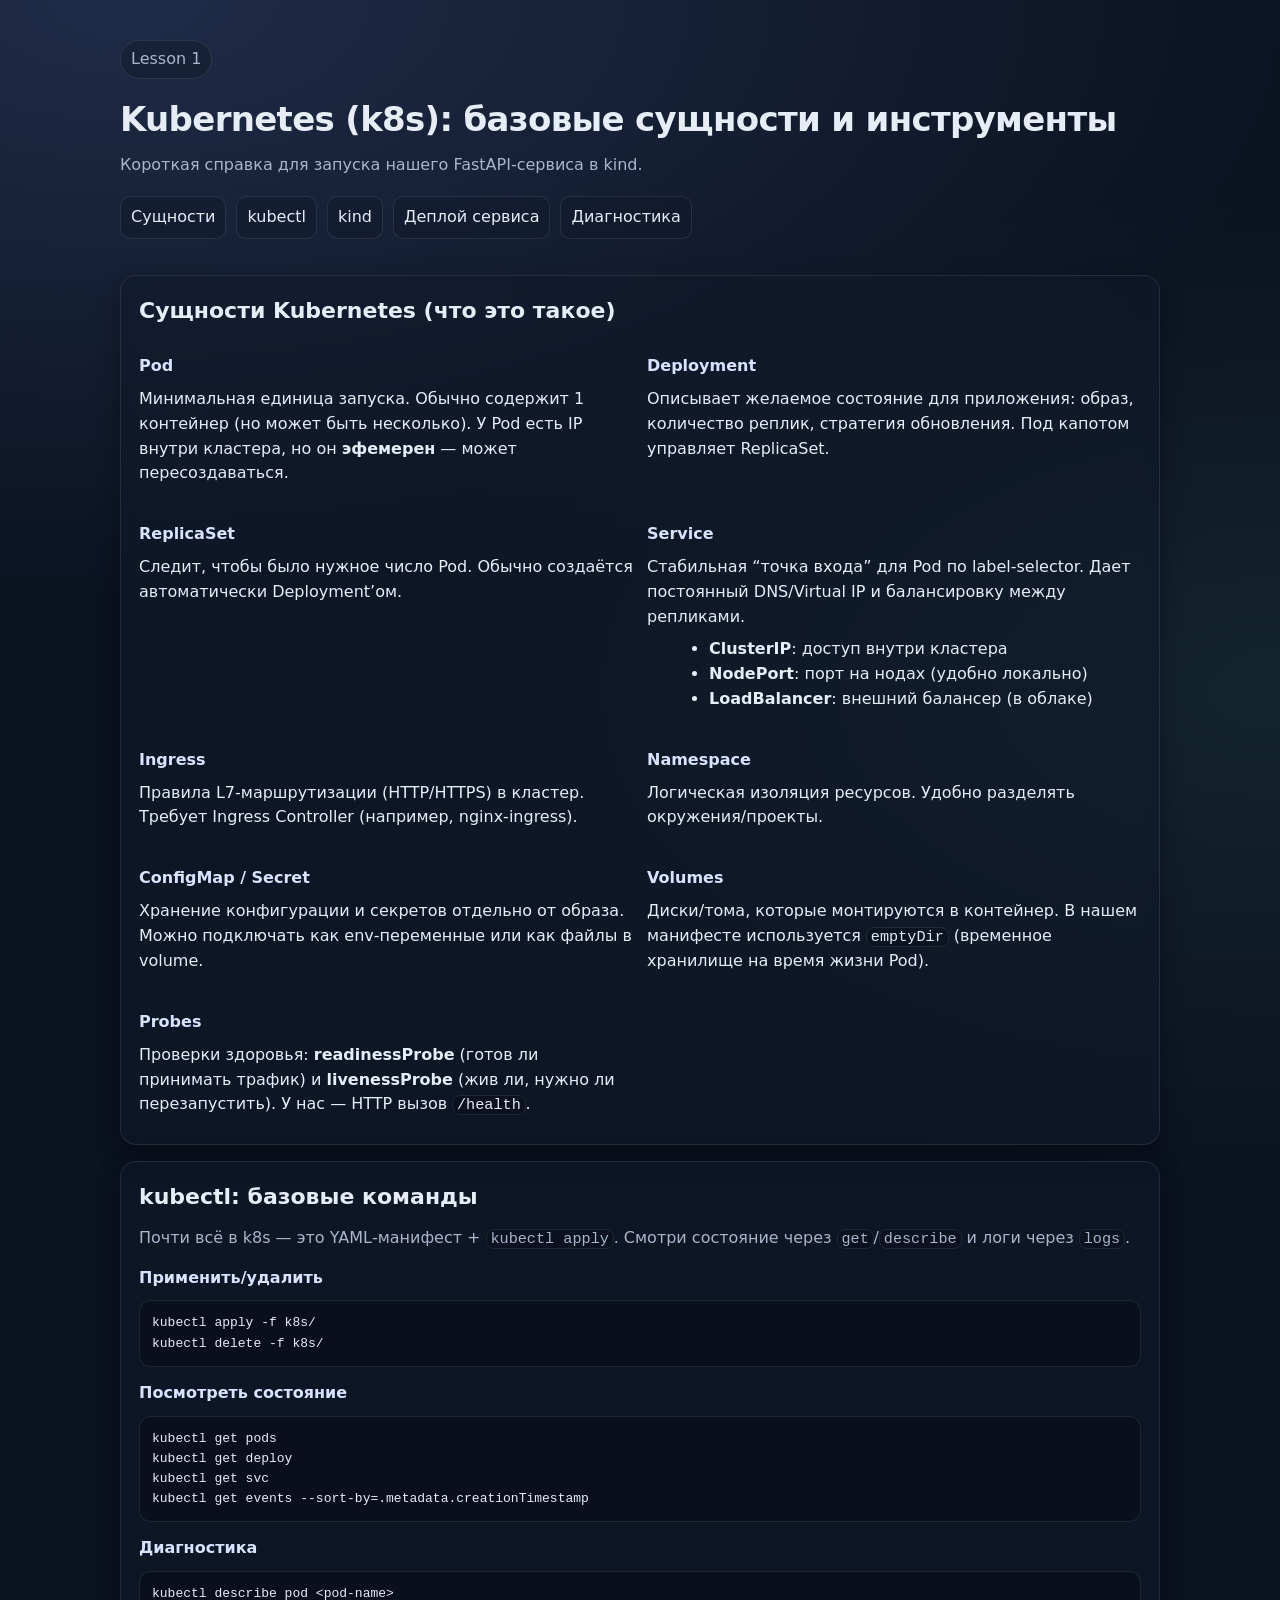
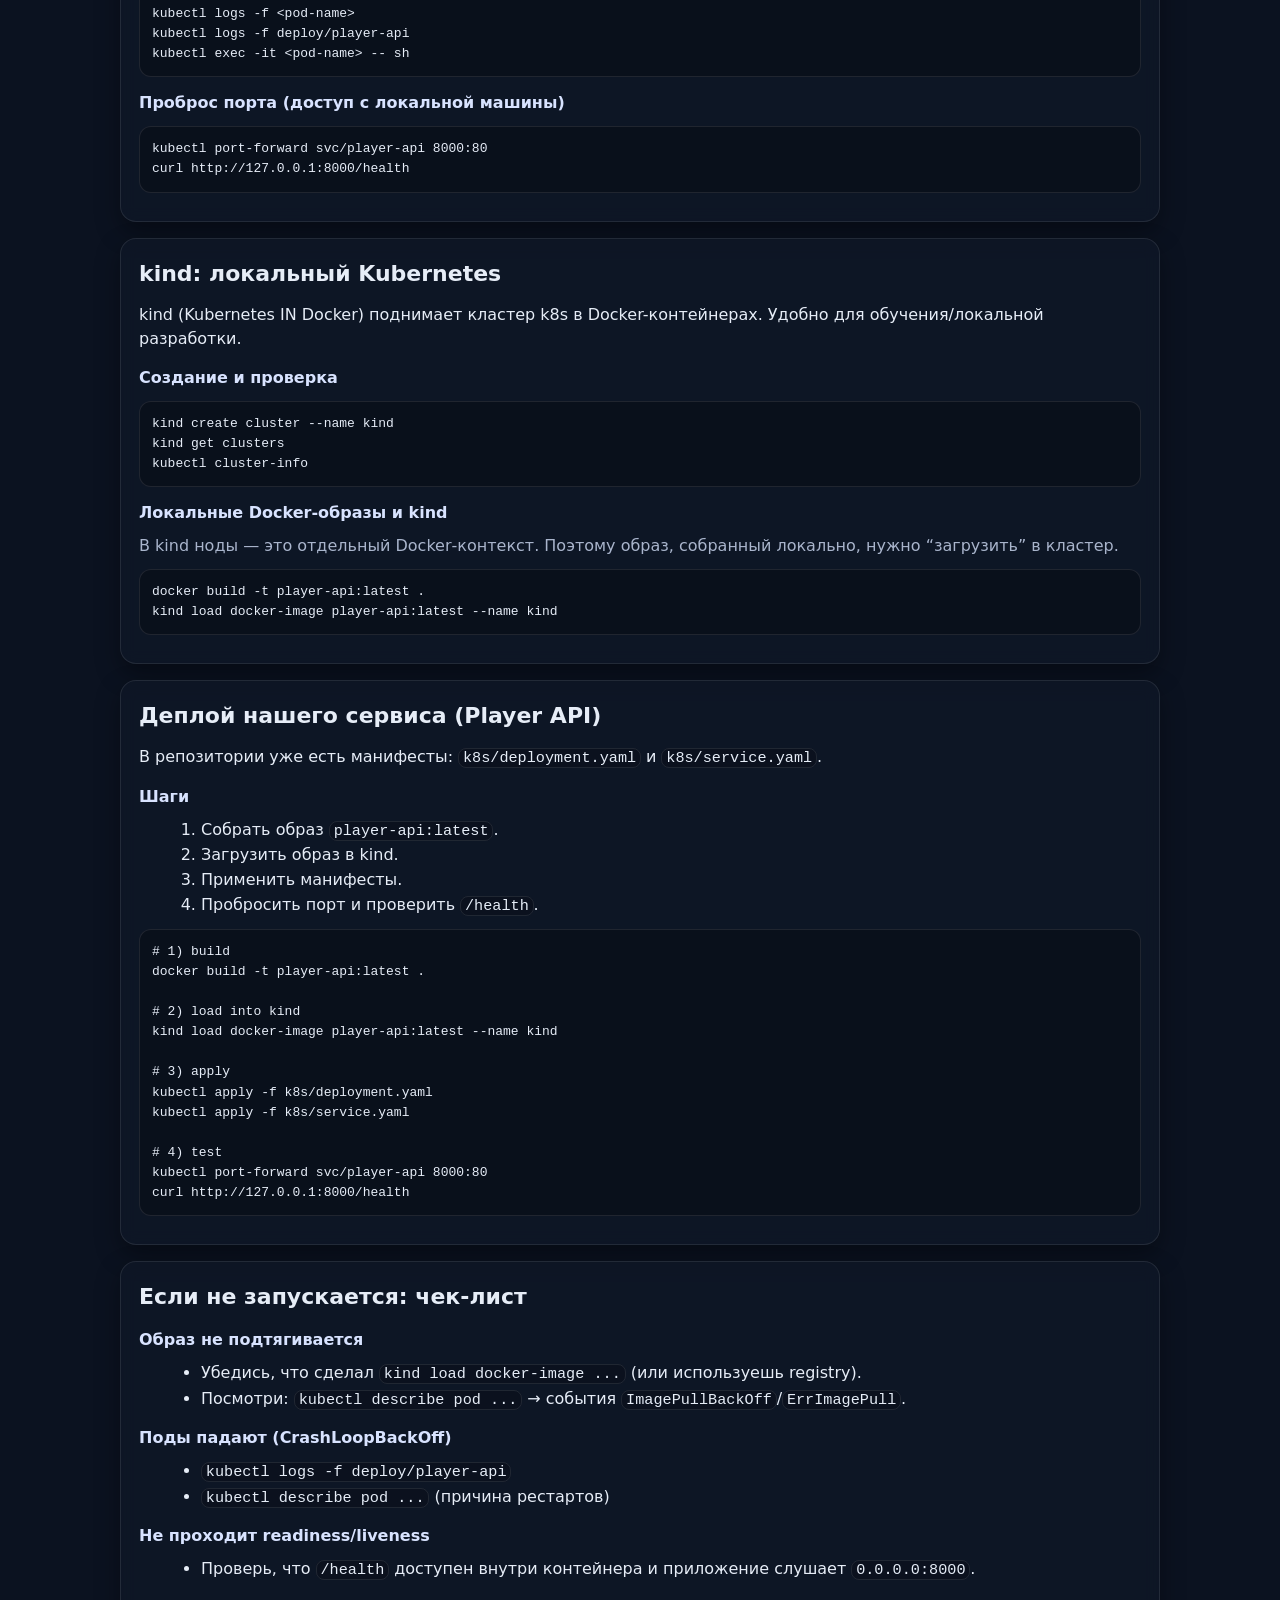
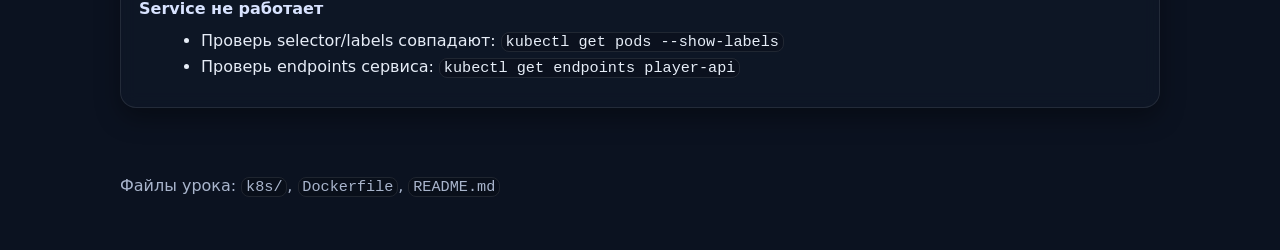
==== docs/index.html @ 5aa65702 "Initial FastAPI Player API with Docker and k8s Add CRUD service for Player, containerization, and Ku" ====
<!doctype html>
<html lang="ru">
  <head>
    <meta charset="utf-8" />
    <meta name="viewport" content="width=device-width, initial-scale=1" />
    <title>Урок 1 — справка по Kubernetes</title>
    <link rel="stylesheet" href="./style.css" />
  </head>
  <body>
    <header class="container">
      <div class="badge">Lesson 1</div>
      <h1>Kubernetes (k8s): базовые сущности и инструменты</h1>
      <p class="subtitle">
        Короткая справка для запуска нашего FastAPI-сервиса в kind.
      </p>
      <nav class="nav">
        <a href="#entities">Сущности</a>
        <a href="#kubectl">kubectl</a>
        <a href="#kind">kind</a>
        <a href="#deploy">Деплой сервиса</a>
        <a href="#debug">Диагностика</a>
      </nav>
    </header>

    <main class="container">
      <section id="entities" class="card">
        <h2>Сущности Kubernetes (что это такое)</h2>

        <div class="grid">
          <div>
            <h3>Pod</h3>
            <p>
              Минимальная единица запуска. Обычно содержит 1 контейнер (но может
              быть несколько). У Pod есть IP внутри кластера, но он
              <strong>эфемерен</strong> — может пересоздаваться.
            </p>
          </div>
          <div>
            <h3>Deployment</h3>
            <p>
              Описывает желаемое состояние для приложения: образ, количество
              реплик, стратегия обновления. Под капотом управляет ReplicaSet.
            </p>
          </div>
          <div>
            <h3>ReplicaSet</h3>
            <p>
              Следит, чтобы было нужное число Pod. Обычно создаётся автоматически
              Deployment’ом.
            </p>
          </div>
          <div>
            <h3>Service</h3>
            <p>
              Стабильная “точка входа” для Pod по label-selector. Дает постоянный
              DNS/Virtual IP и балансировку между репликами.
            </p>
            <ul>
              <li><strong>ClusterIP</strong>: доступ внутри кластера</li>
              <li><strong>NodePort</strong>: порт на нодах (удобно локально)</li>
              <li><strong>LoadBalancer</strong>: внешний балансер (в облаке)</li>
            </ul>
          </div>
          <div>
            <h3>Ingress</h3>
            <p>
              Правила L7‑маршрутизации (HTTP/HTTPS) в кластер. Требует Ingress
              Controller (например, nginx-ingress).
            </p>
          </div>
          <div>
            <h3>Namespace</h3>
            <p>
              Логическая изоляция ресурсов. Удобно разделять окружения/проекты.
            </p>
          </div>
          <div>
            <h3>ConfigMap / Secret</h3>
            <p>
              Хранение конфигурации и секретов отдельно от образа. Можно
              подключать как env‑переменные или как файлы в volume.
            </p>
          </div>
          <div>
            <h3>Volumes</h3>
            <p>
              Диски/тома, которые монтируются в контейнер. В нашем манифесте
              используется <code>emptyDir</code> (временное хранилище на время
              жизни Pod).
            </p>
          </div>
          <div>
            <h3>Probes</h3>
            <p>
              Проверки здоровья:
              <strong>readinessProbe</strong> (готов ли принимать трафик) и
              <strong>livenessProbe</strong> (жив ли, нужно ли перезапустить).
              У нас — HTTP вызов <code>/health</code>.
            </p>
          </div>
        </div>
      </section>

      <section id="kubectl" class="card">
        <h2>kubectl: базовые команды</h2>

        <p class="hint">
          Почти всё в k8s — это YAML‑манифест + <code>kubectl apply</code>.
          Смотри состояние через <code>get</code>/<code>describe</code> и логи
          через <code>logs</code>.
        </p>

        <h3>Применить/удалить</h3>
        <pre><code>kubectl apply -f k8s/
kubectl delete -f k8s/</code></pre>

        <h3>Посмотреть состояние</h3>
        <pre><code>kubectl get pods
kubectl get deploy
kubectl get svc
kubectl get events --sort-by=.metadata.creationTimestamp</code></pre>

        <h3>Диагностика</h3>
        <pre><code>kubectl describe pod &lt;pod-name&gt;
kubectl logs -f &lt;pod-name&gt;
kubectl logs -f deploy/player-api
kubectl exec -it &lt;pod-name&gt; -- sh</code></pre>

        <h3>Проброс порта (доступ с локальной машины)</h3>
        <pre><code>kubectl port-forward svc/player-api 8000:80
curl http://127.0.0.1:8000/health</code></pre>
      </section>

      <section id="kind" class="card">
        <h2>kind: локальный Kubernetes</h2>
        <p>
          kind (Kubernetes IN Docker) поднимает кластер k8s в Docker-контейнерах.
          Удобно для обучения/локальной разработки.
        </p>

        <h3>Создание и проверка</h3>
        <pre><code>kind create cluster --name kind
kind get clusters
kubectl cluster-info</code></pre>

        <h3>Локальные Docker-образы и kind</h3>
        <p class="hint">
          В kind ноды — это отдельный Docker‑контекст. Поэтому образ, собранный
          локально, нужно “загрузить” в кластер.
        </p>
        <pre><code>docker build -t player-api:latest .
kind load docker-image player-api:latest --name kind</code></pre>
      </section>

      <section id="deploy" class="card">
        <h2>Деплой нашего сервиса (Player API)</h2>
        <p>
          В репозитории уже есть манифесты: <code>k8s/deployment.yaml</code> и
          <code>k8s/service.yaml</code>.
        </p>

        <h3>Шаги</h3>
        <ol>
          <li>Собрать образ <code>player-api:latest</code>.</li>
          <li>Загрузить образ в kind.</li>
          <li>Применить манифесты.</li>
          <li>Пробросить порт и проверить <code>/health</code>.</li>
        </ol>

        <pre><code># 1) build
docker build -t player-api:latest .

# 2) load into kind
kind load docker-image player-api:latest --name kind

# 3) apply
kubectl apply -f k8s/deployment.yaml
kubectl apply -f k8s/service.yaml

# 4) test
kubectl port-forward svc/player-api 8000:80
curl http://127.0.0.1:8000/health</code></pre>
      </section>

      <section id="debug" class="card">
        <h2>Если не запускается: чек-лист</h2>

        <h3>Образ не подтягивается</h3>
        <ul>
          <li>
            Убедись, что сделал <code>kind load docker-image ...</code> (или
            используешь registry).
          </li>
          <li>
            Посмотри: <code>kubectl describe pod ...</code> → события
            <code>ImagePullBackOff</code>/<code>ErrImagePull</code>.
          </li>
        </ul>

        <h3>Поды падают (CrashLoopBackOff)</h3>
        <ul>
          <li><code>kubectl logs -f deploy/player-api</code></li>
          <li><code>kubectl describe pod ...</code> (причина рестартов)</li>
        </ul>

        <h3>Не проходит readiness/liveness</h3>
        <ul>
          <li>
            Проверь, что <code>/health</code> доступен внутри контейнера и
            приложение слушает <code>0.0.0.0:8000</code>.
          </li>
        </ul>

        <h3>Service не работает</h3>
        <ul>
          <li>
            Проверь selector/labels совпадают: <code>kubectl get pods --show-labels</code>
          </li>
          <li>
            Проверь endpoints сервиса: <code>kubectl get endpoints player-api</code>
          </li>
        </ul>
      </section>
    </main>

    <footer class="container footer">
      <div>
        Файлы урока: <code>k8s/</code>, <code>Dockerfile</code>, <code>README.md</code>
      </div>
    </footer>
  </body>
</html>
---- docs/style.css ----
:root {
  --bg: #0b1220;
  --card: #111a2b;
  --text: #e6edf7;
  --muted: #a9b5cc;
  --accent: #7aa2ff;
  --border: rgba(255, 255, 255, 0.09);
  --shadow: 0 10px 25px rgba(0, 0, 0, 0.35);
  --mono: ui-monospace, SFMono-Regular, Menlo, Monaco, Consolas, "Liberation Mono",
    "Courier New", monospace;
  --sans: ui-sans-serif, system-ui, -apple-system, Segoe UI, Roboto, Helvetica, Arial,
    "Apple Color Emoji", "Segoe UI Emoji";
}

* {
  box-sizing: border-box;
}

html,
body {
  margin: 0;
  padding: 0;
}

body {
  font-family: var(--sans);
  background: radial-gradient(1200px 600px at 10% 0%, rgba(122, 162, 255, 0.18), transparent),
    radial-gradient(900px 500px at 100% 20%, rgba(122, 255, 208, 0.08), transparent),
    var(--bg);
  color: var(--text);
  line-height: 1.55;
}

.container {
  width: min(1040px, calc(100% - 32px));
  margin: 0 auto;
}

header {
  padding: 40px 0 10px;
}

.badge {
  display: inline-flex;
  align-items: center;
  gap: 8px;
  padding: 6px 10px;
  border: 1px solid var(--border);
  border-radius: 999px;
  color: var(--muted);
  background: rgba(17, 26, 43, 0.5);
  width: fit-content;
}

h1 {
  margin: 14px 0 8px;
  font-size: 34px;
  letter-spacing: -0.02em;
}

.subtitle {
  margin: 0 0 18px;
  color: var(--muted);
}

.nav {
  display: flex;
  flex-wrap: wrap;
  gap: 10px;
  margin: 14px 0 0;
}

.nav a {
  color: var(--text);
  text-decoration: none;
  border: 1px solid var(--border);
  border-radius: 10px;
  padding: 8px 10px;
  background: rgba(17, 26, 43, 0.45);
}

.nav a:hover {
  border-color: rgba(122, 162, 255, 0.35);
  box-shadow: 0 0 0 3px rgba(122, 162, 255, 0.12);
}

main {
  padding: 10px 0 40px;
}

.card {
  border: 1px solid var(--border);
  background: rgba(17, 26, 43, 0.55);
  box-shadow: var(--shadow);
  border-radius: 16px;
  padding: 18px 18px;
  margin: 16px 0;
  backdrop-filter: blur(8px);
}

h2 {
  margin: 0 0 12px;
  font-size: 22px;
}

h3 {
  margin: 14px 0 8px;
  font-size: 16px;
  color: #d8e3ff;
}

p {
  margin: 8px 0;
  color: var(--text);
}

.hint {
  color: var(--muted);
}

.grid {
  display: grid;
  grid-template-columns: repeat(2, minmax(0, 1fr));
  gap: 14px;
}

@media (max-width: 860px) {
  .grid {
    grid-template-columns: 1fr;
  }
}

code {
  font-family: var(--mono);
  font-size: 0.95em;
  padding: 0 0.25em;
  border: 1px solid var(--border);
  border-radius: 8px;
  background: rgba(0, 0, 0, 0.18);
}

pre {
  margin: 10px 0;
  padding: 12px 12px;
  overflow: auto;
  border-radius: 12px;
  border: 1px solid var(--border);
  background: rgba(0, 0, 0, 0.26);
}

pre code {
  border: none;
  background: transparent;
  padding: 0;
  font-size: 13px;
  line-height: 1.5;
}

ul,
ol {
  margin: 8px 0 8px 22px;
  color: var(--text);
}

.footer {
  padding: 10px 0 40px;
  color: var(--muted);
}
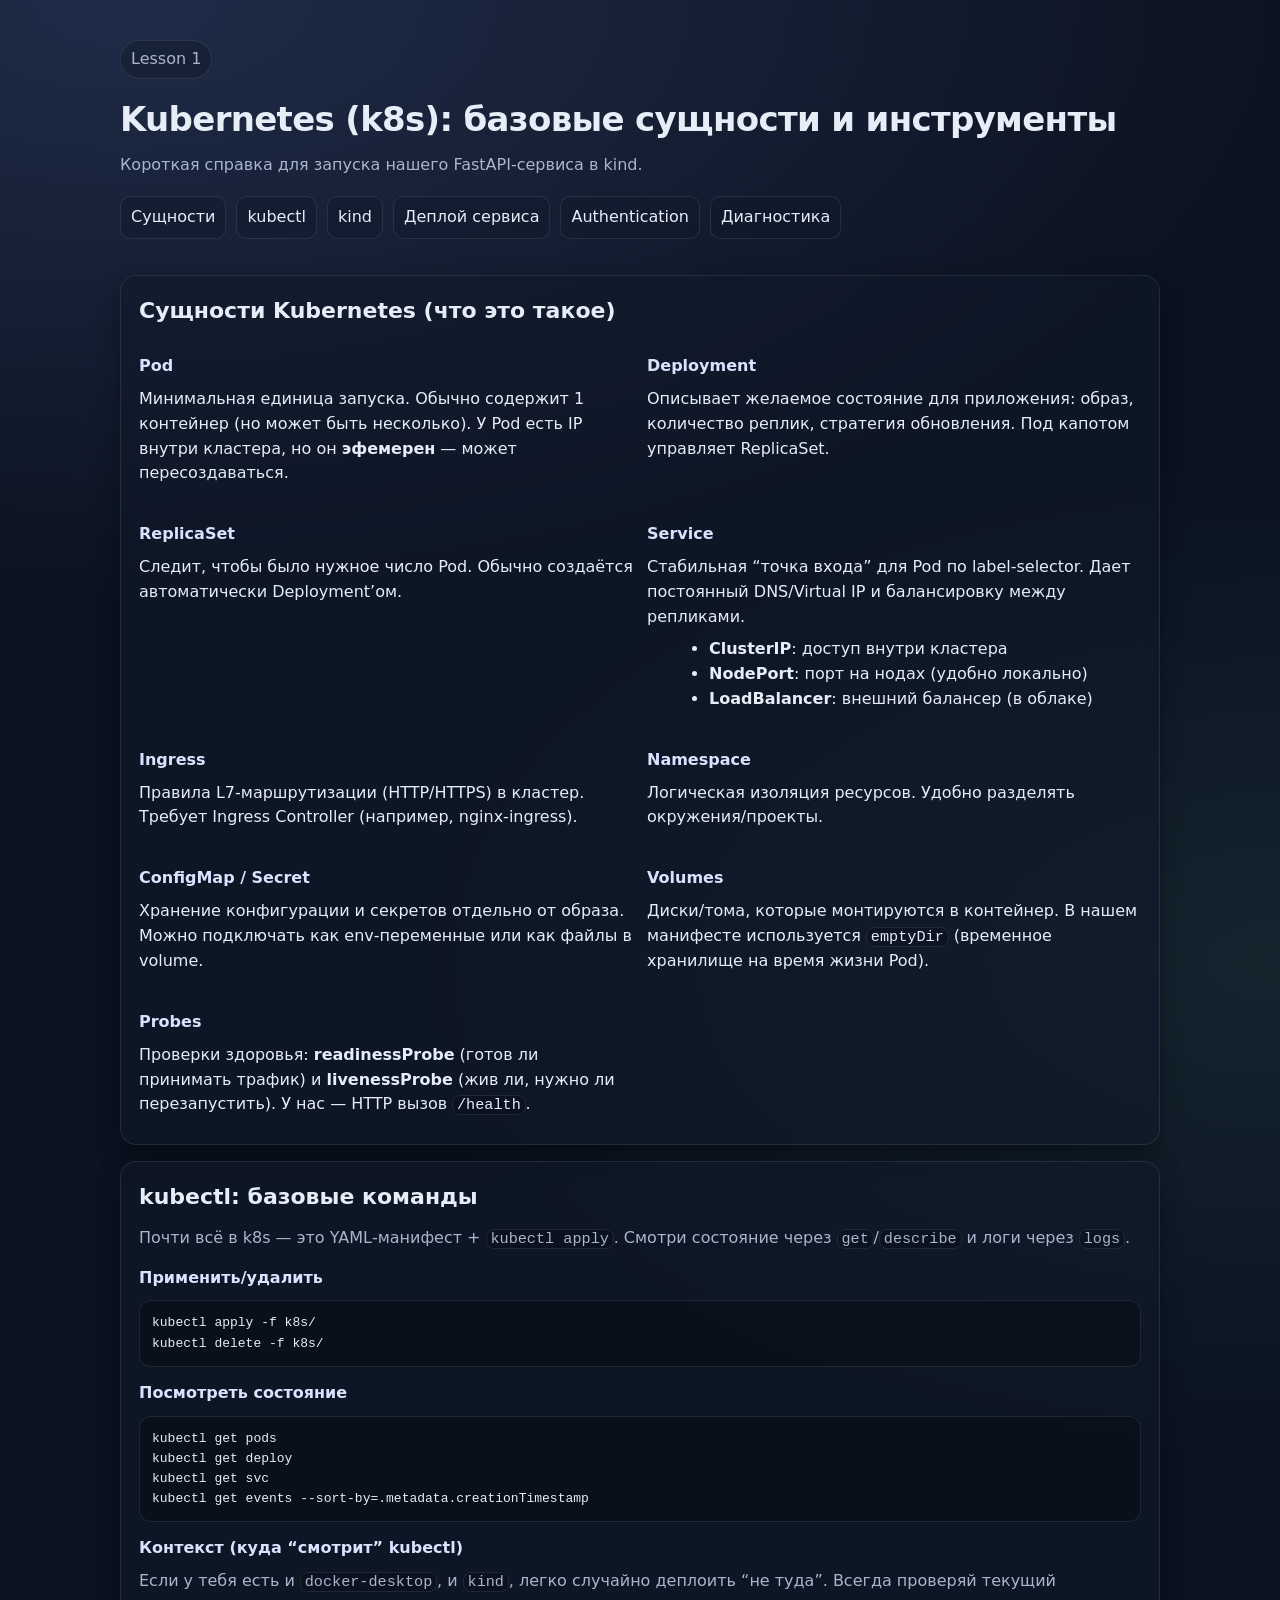
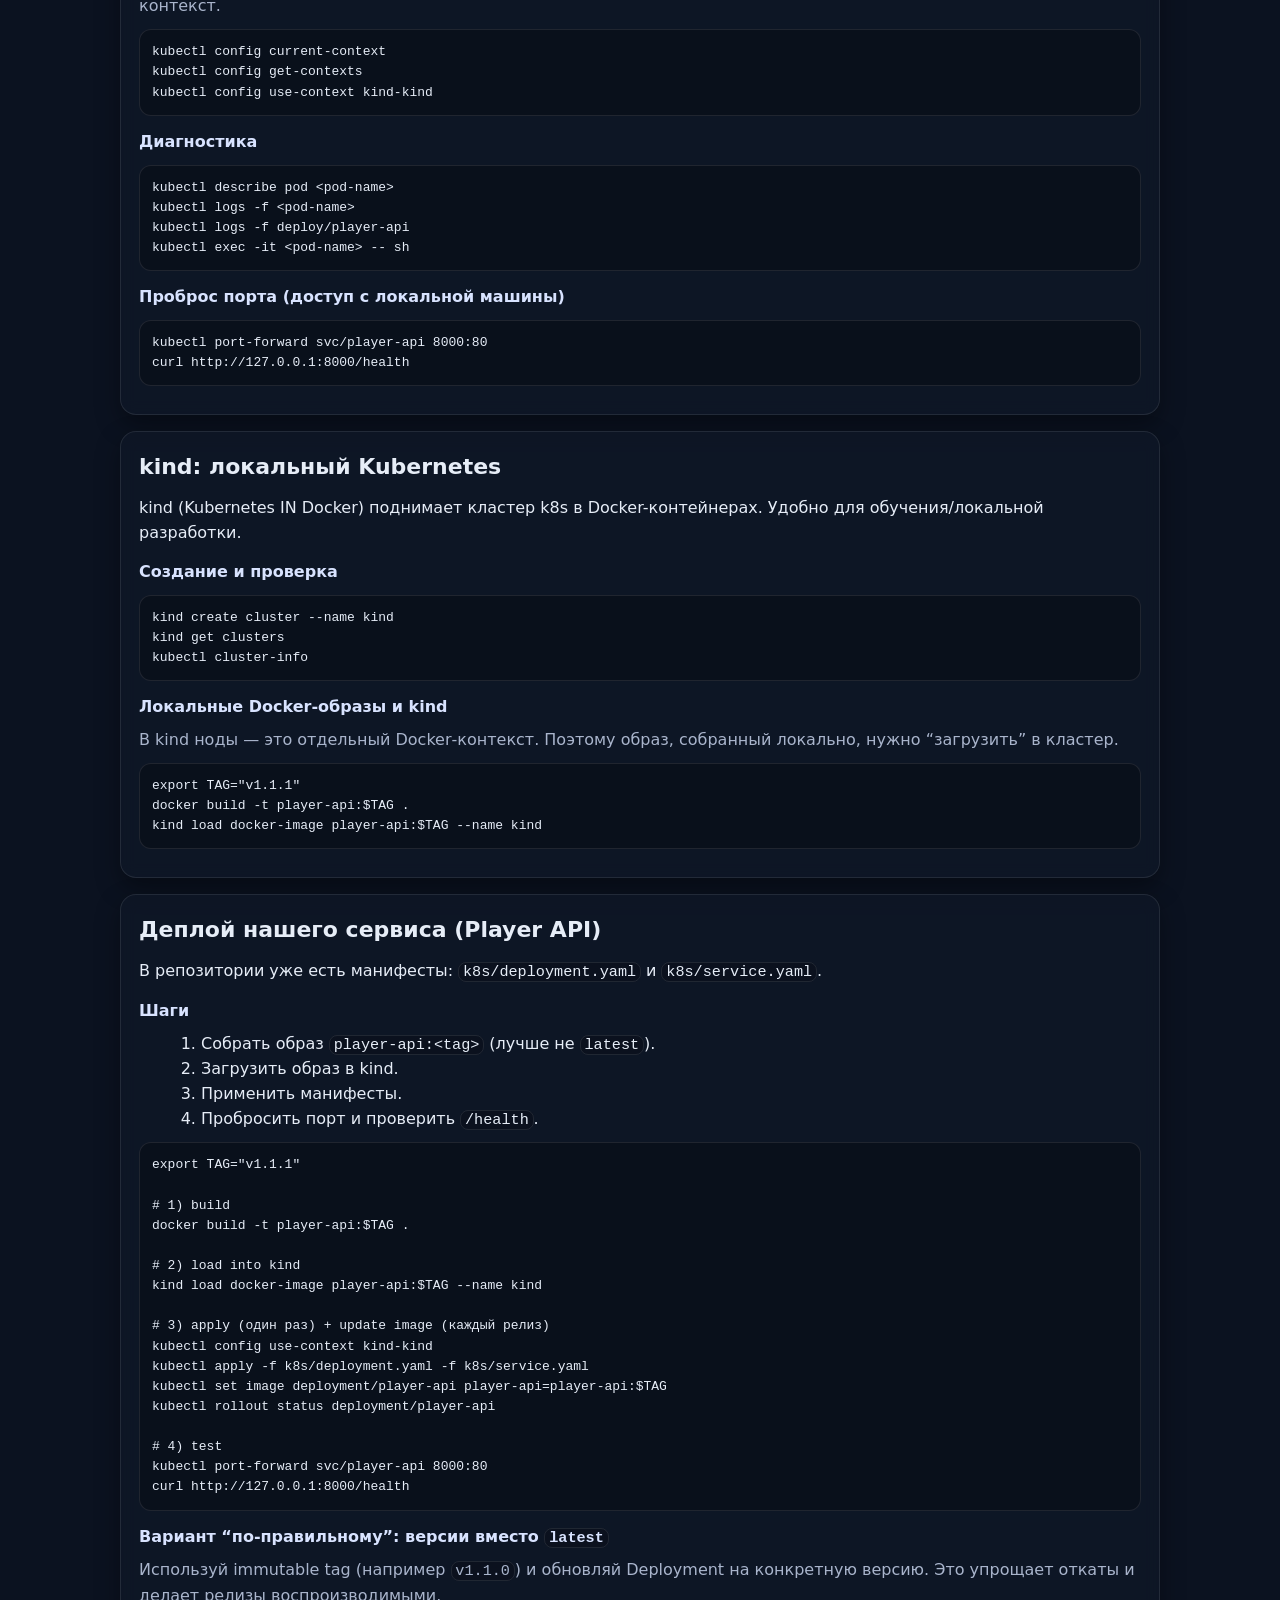
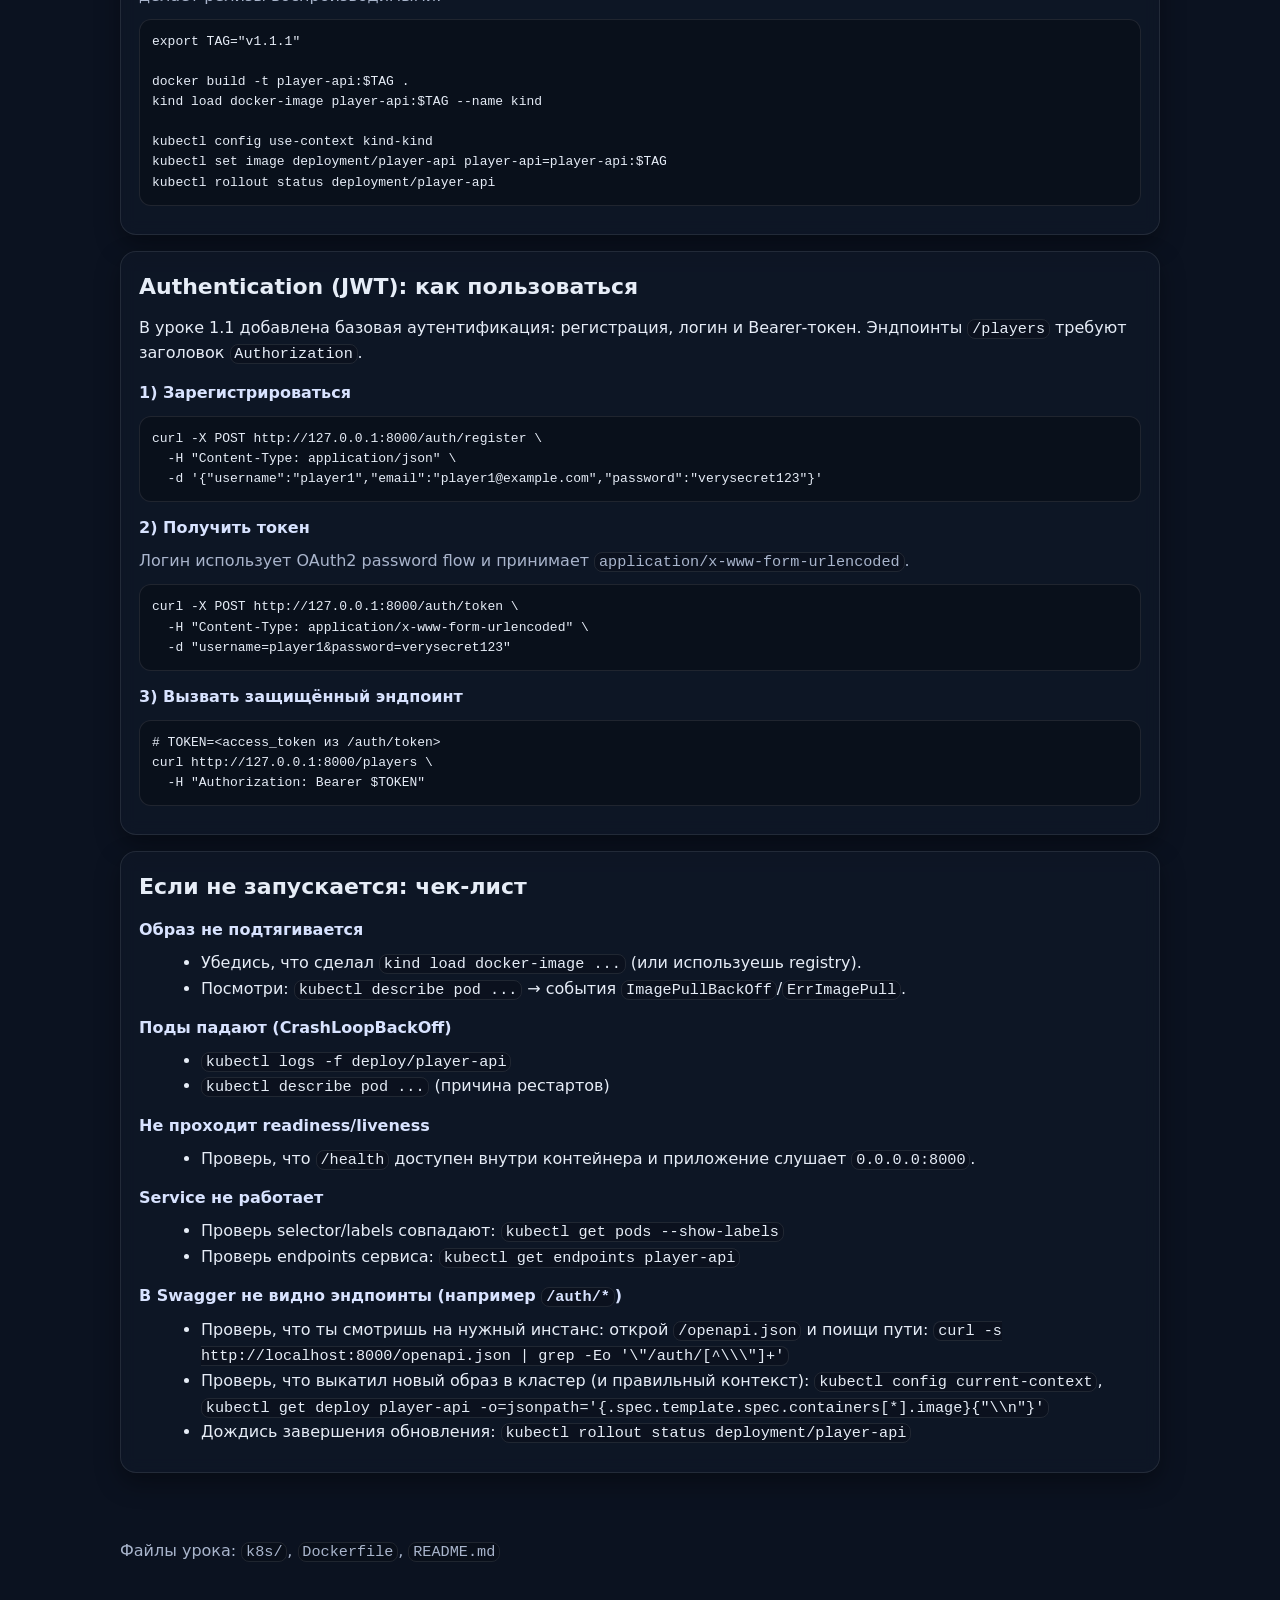
==== commit 272c5f13: "Add JWT auth and versioned k8s rollout Implement register/token endpoints, protect players CRUD with" ====
--- a/docs/index.html
+++ b/docs/index.html
@@ -3,7 +3,7 @@
   <head>
     <meta charset="utf-8" />
     <meta name="viewport" content="width=device-width, initial-scale=1" />
-    <title>Урок 1 — справка по Kubernetes</title>
+    <title>Урок 1 — справка по Kubernetes (kind)</title>
     <link rel="stylesheet" href="./style.css" />
   </head>
   <body>
@@ -18,6 +18,7 @@
         <a href="#kubectl">kubectl</a>
         <a href="#kind">kind</a>
         <a href="#deploy">Деплой сервиса</a>
+        <a href="#auth">Authentication</a>
         <a href="#debug">Диагностика</a>
       </nav>
     </header>
@@ -120,6 +121,15 @@
 kubectl get svc
 kubectl get events --sort-by=.metadata.creationTimestamp</code></pre>
 
+        <h3>Контекст (куда “смотрит” kubectl)</h3>
+        <p class="hint">
+          Если у тебя есть и <code>docker-desktop</code>, и <code>kind</code>,
+          легко случайно деплоить “не туда”. Всегда проверяй текущий контекст.
+        </p>
+        <pre><code>kubectl config current-context
+kubectl config get-contexts
+kubectl config use-context kind-kind</code></pre>
+
         <h3>Диагностика</h3>
         <pre><code>kubectl describe pod &lt;pod-name&gt;
 kubectl logs -f &lt;pod-name&gt;
@@ -148,8 +158,9 @@
           В kind ноды — это отдельный Docker‑контекст. Поэтому образ, собранный
           локально, нужно “загрузить” в кластер.
         </p>
-        <pre><code>docker build -t player-api:latest .
-kind load docker-image player-api:latest --name kind</code></pre>
+        <pre><code>export TAG="v1.1.1"
+docker build -t player-api:$TAG .
+kind load docker-image player-api:$TAG --name kind</code></pre>
       </section>
 
       <section id="deploy" class="card">
@@ -161,25 +172,71 @@
 
         <h3>Шаги</h3>
         <ol>
-          <li>Собрать образ <code>player-api:latest</code>.</li>
+          <li>Собрать образ <code>player-api:&lt;tag&gt;</code> (лучше не <code>latest</code>).</li>
           <li>Загрузить образ в kind.</li>
           <li>Применить манифесты.</li>
           <li>Пробросить порт и проверить <code>/health</code>.</li>
         </ol>
 
-        <pre><code># 1) build
-docker build -t player-api:latest .
+        <pre><code>export TAG="v1.1.1"
+
+# 1) build
+docker build -t player-api:$TAG .
 
 # 2) load into kind
-kind load docker-image player-api:latest --name kind
-
-# 3) apply
-kubectl apply -f k8s/deployment.yaml
-kubectl apply -f k8s/service.yaml
+kind load docker-image player-api:$TAG --name kind
+
+# 3) apply (один раз) + update image (каждый релиз)
+kubectl config use-context kind-kind
+kubectl apply -f k8s/deployment.yaml -f k8s/service.yaml
+kubectl set image deployment/player-api player-api=player-api:$TAG
+kubectl rollout status deployment/player-api
 
 # 4) test
 kubectl port-forward svc/player-api 8000:80
 curl http://127.0.0.1:8000/health</code></pre>
+
+        <h3>Вариант “по‑правильному”: версии вместо <code>latest</code></h3>
+        <p class="hint">
+          Используй immutable tag (например <code>v1.1.0</code>) и обновляй Deployment на
+          конкретную версию. Это упрощает откаты и делает релизы воспроизводимыми.
+        </p>
+        <pre><code>export TAG="v1.1.1"
+
+docker build -t player-api:$TAG .
+kind load docker-image player-api:$TAG --name kind
+
+kubectl config use-context kind-kind
+kubectl set image deployment/player-api player-api=player-api:$TAG
+kubectl rollout status deployment/player-api</code></pre>
+      </section>
+
+      <section id="auth" class="card">
+        <h2>Authentication (JWT): как пользоваться</h2>
+        <p>
+          В уроке 1.1 добавлена базовая аутентификация: регистрация, логин и
+          Bearer‑токен. Эндпоинты <code>/players</code> требуют заголовок
+          <code>Authorization</code>.
+        </p>
+
+        <h3>1) Зарегистрироваться</h3>
+        <pre><code>curl -X POST http://127.0.0.1:8000/auth/register \
+  -H "Content-Type: application/json" \
+  -d '{"username":"player1","email":"player1@example.com","password":"verysecret123"}'</code></pre>
+
+        <h3>2) Получить токен</h3>
+        <p class="hint">
+          Логин использует OAuth2 password flow и принимает
+          <code>application/x-www-form-urlencoded</code>.
+        </p>
+        <pre><code>curl -X POST http://127.0.0.1:8000/auth/token \
+  -H "Content-Type: application/x-www-form-urlencoded" \
+  -d "username=player1&password=verysecret123"</code></pre>
+
+        <h3>3) Вызвать защищённый эндпоинт</h3>
+        <pre><code># TOKEN=&lt;access_token из /auth/token&gt;
+curl http://127.0.0.1:8000/players \
+  -H "Authorization: Bearer $TOKEN"</code></pre>
       </section>
 
       <section id="debug" class="card">
@@ -218,6 +275,24 @@
           </li>
           <li>
             Проверь endpoints сервиса: <code>kubectl get endpoints player-api</code>
+          </li>
+        </ul>
+
+        <h3>В Swagger не видно эндпоинты (например <code>/auth/*</code>)</h3>
+        <ul>
+          <li>
+            Проверь, что ты смотришь на нужный инстанс: открой
+            <code>/openapi.json</code> и поищи пути:
+            <code>curl -s http://localhost:8000/openapi.json | grep -Eo '\"/auth/[^\\\"]+'</code>
+          </li>
+          <li>
+            Проверь, что выкатил новый образ в кластер (и правильный контекст):
+            <code>kubectl config current-context</code>,
+            <code>kubectl get deploy player-api -o=jsonpath='{.spec.template.spec.containers[*].image}{"\\n"}'</code>
+          </li>
+          <li>
+            Дождись завершения обновления:
+            <code>kubectl rollout status deployment/player-api</code>
           </li>
         </ul>
       </section>
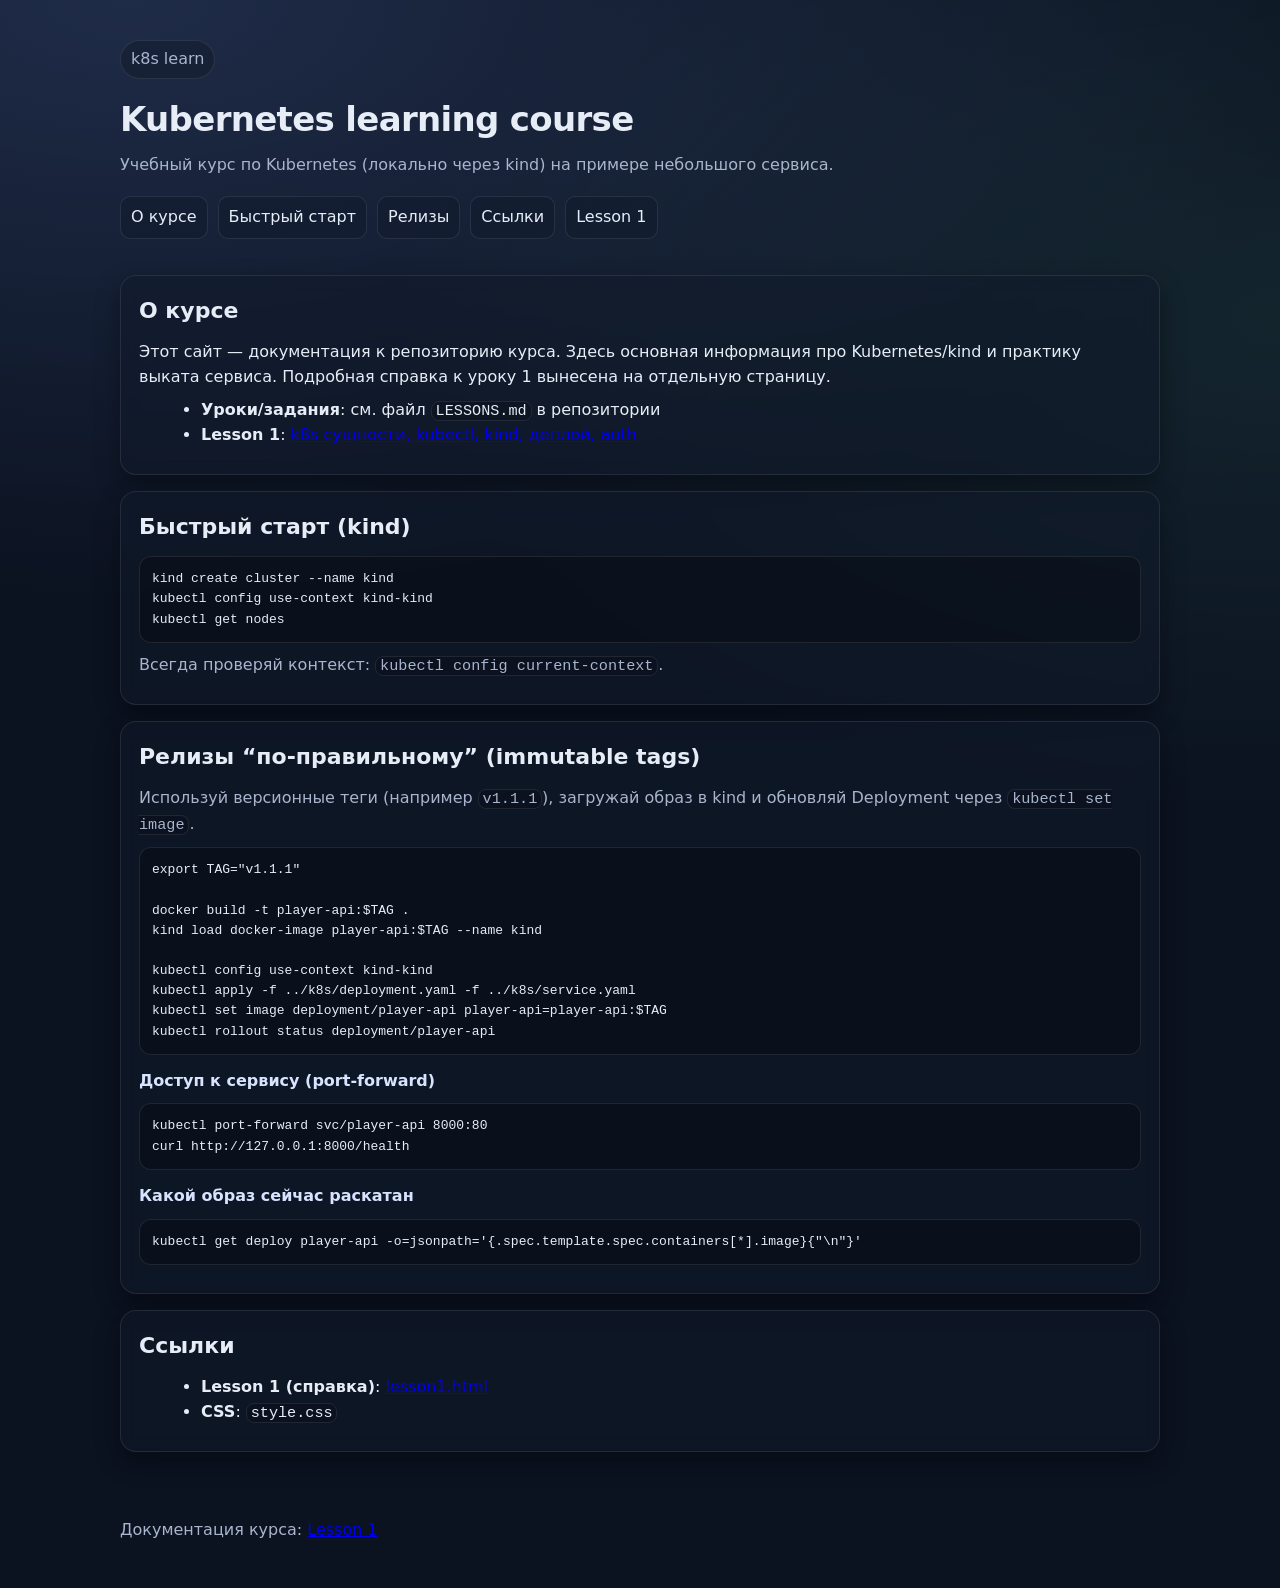
==== commit 9f811912: "Docs: split site index and lesson1 Make docs/index.html a course landing page and move the existing " ====
--- a/docs/index.html
+++ b/docs/index.html
@@ -3,203 +3,56 @@
   <head>
     <meta charset="utf-8" />
     <meta name="viewport" content="width=device-width, initial-scale=1" />
-    <title>Урок 1 — справка по Kubernetes (kind)</title>
+    <title>Kubernetes learning course</title>
     <link rel="stylesheet" href="./style.css" />
   </head>
   <body>
     <header class="container">
-      <div class="badge">Lesson 1</div>
-      <h1>Kubernetes (k8s): базовые сущности и инструменты</h1>
+      <div class="badge">k8s learn</div>
+      <h1>Kubernetes learning course</h1>
       <p class="subtitle">
-        Короткая справка для запуска нашего FastAPI-сервиса в kind.
+        Учебный курс по Kubernetes (локально через kind) на примере небольшого сервиса.
       </p>
       <nav class="nav">
-        <a href="#entities">Сущности</a>
-        <a href="#kubectl">kubectl</a>
-        <a href="#kind">kind</a>
-        <a href="#deploy">Деплой сервиса</a>
-        <a href="#auth">Authentication</a>
-        <a href="#debug">Диагностика</a>
+        <a href="#about">О курсе</a>
+        <a href="#quickstart">Быстрый старт</a>
+        <a href="#release">Релизы</a>
+        <a href="#links">Ссылки</a>
+        <a href="./lesson1.html">Lesson 1</a>
       </nav>
     </header>
 
     <main class="container">
-      <section id="entities" class="card">
-        <h2>Сущности Kubernetes (что это такое)</h2>
-
-        <div class="grid">
-          <div>
-            <h3>Pod</h3>
-            <p>
-              Минимальная единица запуска. Обычно содержит 1 контейнер (но может
-              быть несколько). У Pod есть IP внутри кластера, но он
-              <strong>эфемерен</strong> — может пересоздаваться.
-            </p>
-          </div>
-          <div>
-            <h3>Deployment</h3>
-            <p>
-              Описывает желаемое состояние для приложения: образ, количество
-              реплик, стратегия обновления. Под капотом управляет ReplicaSet.
-            </p>
-          </div>
-          <div>
-            <h3>ReplicaSet</h3>
-            <p>
-              Следит, чтобы было нужное число Pod. Обычно создаётся автоматически
-              Deployment’ом.
-            </p>
-          </div>
-          <div>
-            <h3>Service</h3>
-            <p>
-              Стабильная “точка входа” для Pod по label-selector. Дает постоянный
-              DNS/Virtual IP и балансировку между репликами.
-            </p>
-            <ul>
-              <li><strong>ClusterIP</strong>: доступ внутри кластера</li>
-              <li><strong>NodePort</strong>: порт на нодах (удобно локально)</li>
-              <li><strong>LoadBalancer</strong>: внешний балансер (в облаке)</li>
-            </ul>
-          </div>
-          <div>
-            <h3>Ingress</h3>
-            <p>
-              Правила L7‑маршрутизации (HTTP/HTTPS) в кластер. Требует Ingress
-              Controller (например, nginx-ingress).
-            </p>
-          </div>
-          <div>
-            <h3>Namespace</h3>
-            <p>
-              Логическая изоляция ресурсов. Удобно разделять окружения/проекты.
-            </p>
-          </div>
-          <div>
-            <h3>ConfigMap / Secret</h3>
-            <p>
-              Хранение конфигурации и секретов отдельно от образа. Можно
-              подключать как env‑переменные или как файлы в volume.
-            </p>
-          </div>
-          <div>
-            <h3>Volumes</h3>
-            <p>
-              Диски/тома, которые монтируются в контейнер. В нашем манифесте
-              используется <code>emptyDir</code> (временное хранилище на время
-              жизни Pod).
-            </p>
-          </div>
-          <div>
-            <h3>Probes</h3>
-            <p>
-              Проверки здоровья:
-              <strong>readinessProbe</strong> (готов ли принимать трафик) и
-              <strong>livenessProbe</strong> (жив ли, нужно ли перезапустить).
-              У нас — HTTP вызов <code>/health</code>.
-            </p>
-          </div>
-        </div>
+      <section id="about" class="card">
+        <h2>О курсе</h2>
+        <p>
+          Этот сайт — документация к репозиторию курса. Здесь основная информация про
+          Kubernetes/kind и практику выката сервиса. Подробная справка к
+          уроку 1 вынесена на отдельную страницу.
+        </p>
+        <ul>
+          <li><strong>Уроки/задания</strong>: см. файл <code>LESSONS.md</code> в репозитории</li>
+          <li>
+            <strong>Lesson 1</strong>: <a href="./lesson1.html">k8s сущности, kubectl, kind, деплой, auth</a>
+          </li>
+        </ul>
       </section>
 
-      <section id="kubectl" class="card">
-        <h2>kubectl: базовые команды</h2>
-
+      <section id="quickstart" class="card">
+        <h2>Быстрый старт (kind)</h2>
+        <pre><code>kind create cluster --name kind
+kubectl config use-context kind-kind
+kubectl get nodes</code></pre>
         <p class="hint">
-          Почти всё в k8s — это YAML‑манифест + <code>kubectl apply</code>.
-          Смотри состояние через <code>get</code>/<code>describe</code> и логи
-          через <code>logs</code>.
+          Всегда проверяй контекст: <code>kubectl config current-context</code>.
         </p>
-
-        <h3>Применить/удалить</h3>
-        <pre><code>kubectl apply -f k8s/
-kubectl delete -f k8s/</code></pre>
-
-        <h3>Посмотреть состояние</h3>
-        <pre><code>kubectl get pods
-kubectl get deploy
-kubectl get svc
-kubectl get events --sort-by=.metadata.creationTimestamp</code></pre>
-
-        <h3>Контекст (куда “смотрит” kubectl)</h3>
-        <p class="hint">
-          Если у тебя есть и <code>docker-desktop</code>, и <code>kind</code>,
-          легко случайно деплоить “не туда”. Всегда проверяй текущий контекст.
-        </p>
-        <pre><code>kubectl config current-context
-kubectl config get-contexts
-kubectl config use-context kind-kind</code></pre>
-
-        <h3>Диагностика</h3>
-        <pre><code>kubectl describe pod &lt;pod-name&gt;
-kubectl logs -f &lt;pod-name&gt;
-kubectl logs -f deploy/player-api
-kubectl exec -it &lt;pod-name&gt; -- sh</code></pre>
-
-        <h3>Проброс порта (доступ с локальной машины)</h3>
-        <pre><code>kubectl port-forward svc/player-api 8000:80
-curl http://127.0.0.1:8000/health</code></pre>
       </section>
 
-      <section id="kind" class="card">
-        <h2>kind: локальный Kubernetes</h2>
-        <p>
-          kind (Kubernetes IN Docker) поднимает кластер k8s в Docker-контейнерах.
-          Удобно для обучения/локальной разработки.
-        </p>
-
-        <h3>Создание и проверка</h3>
-        <pre><code>kind create cluster --name kind
-kind get clusters
-kubectl cluster-info</code></pre>
-
-        <h3>Локальные Docker-образы и kind</h3>
+      <section id="release" class="card">
+        <h2>Релизы “по‑правильному” (immutable tags)</h2>
         <p class="hint">
-          В kind ноды — это отдельный Docker‑контекст. Поэтому образ, собранный
-          локально, нужно “загрузить” в кластер.
-        </p>
-        <pre><code>export TAG="v1.1.1"
-docker build -t player-api:$TAG .
-kind load docker-image player-api:$TAG --name kind</code></pre>
-      </section>
-
-      <section id="deploy" class="card">
-        <h2>Деплой нашего сервиса (Player API)</h2>
-        <p>
-          В репозитории уже есть манифесты: <code>k8s/deployment.yaml</code> и
-          <code>k8s/service.yaml</code>.
-        </p>
-
-        <h3>Шаги</h3>
-        <ol>
-          <li>Собрать образ <code>player-api:&lt;tag&gt;</code> (лучше не <code>latest</code>).</li>
-          <li>Загрузить образ в kind.</li>
-          <li>Применить манифесты.</li>
-          <li>Пробросить порт и проверить <code>/health</code>.</li>
-        </ol>
-
-        <pre><code>export TAG="v1.1.1"
-
-# 1) build
-docker build -t player-api:$TAG .
-
-# 2) load into kind
-kind load docker-image player-api:$TAG --name kind
-
-# 3) apply (один раз) + update image (каждый релиз)
-kubectl config use-context kind-kind
-kubectl apply -f k8s/deployment.yaml -f k8s/service.yaml
-kubectl set image deployment/player-api player-api=player-api:$TAG
-kubectl rollout status deployment/player-api
-
-# 4) test
-kubectl port-forward svc/player-api 8000:80
-curl http://127.0.0.1:8000/health</code></pre>
-
-        <h3>Вариант “по‑правильному”: версии вместо <code>latest</code></h3>
-        <p class="hint">
-          Используй immutable tag (например <code>v1.1.0</code>) и обновляй Deployment на
-          конкретную версию. Это упрощает откаты и делает релизы воспроизводимыми.
+          Используй версионные теги (например <code>v1.1.1</code>), загружай образ в kind и
+          обновляй Deployment через <code>kubectl set image</code>.
         </p>
         <pre><code>export TAG="v1.1.1"
 
@@ -207,100 +60,30 @@
 kind load docker-image player-api:$TAG --name kind
 
 kubectl config use-context kind-kind
+kubectl apply -f ../k8s/deployment.yaml -f ../k8s/service.yaml
 kubectl set image deployment/player-api player-api=player-api:$TAG
 kubectl rollout status deployment/player-api</code></pre>
+
+        <h3>Доступ к сервису (port-forward)</h3>
+        <pre><code>kubectl port-forward svc/player-api 8000:80
+curl http://127.0.0.1:8000/health</code></pre>
+
+        <h3>Какой образ сейчас раскатан</h3>
+        <pre><code>kubectl get deploy player-api -o=jsonpath='{.spec.template.spec.containers[*].image}{"\n"}'</code></pre>
       </section>
 
-      <section id="auth" class="card">
-        <h2>Authentication (JWT): как пользоваться</h2>
-        <p>
-          В уроке 1.1 добавлена базовая аутентификация: регистрация, логин и
-          Bearer‑токен. Эндпоинты <code>/players</code> требуют заголовок
-          <code>Authorization</code>.
-        </p>
-
-        <h3>1) Зарегистрироваться</h3>
-        <pre><code>curl -X POST http://127.0.0.1:8000/auth/register \
-  -H "Content-Type: application/json" \
-  -d '{"username":"player1","email":"player1@example.com","password":"verysecret123"}'</code></pre>
-
-        <h3>2) Получить токен</h3>
-        <p class="hint">
-          Логин использует OAuth2 password flow и принимает
-          <code>application/x-www-form-urlencoded</code>.
-        </p>
-        <pre><code>curl -X POST http://127.0.0.1:8000/auth/token \
-  -H "Content-Type: application/x-www-form-urlencoded" \
-  -d "username=player1&password=verysecret123"</code></pre>
-
-        <h3>3) Вызвать защищённый эндпоинт</h3>
-        <pre><code># TOKEN=&lt;access_token из /auth/token&gt;
-curl http://127.0.0.1:8000/players \
-  -H "Authorization: Bearer $TOKEN"</code></pre>
-      </section>
-
-      <section id="debug" class="card">
-        <h2>Если не запускается: чек-лист</h2>
-
-        <h3>Образ не подтягивается</h3>
+      <section id="links" class="card">
+        <h2>Ссылки</h2>
         <ul>
-          <li>
-            Убедись, что сделал <code>kind load docker-image ...</code> (или
-            используешь registry).
-          </li>
-          <li>
-            Посмотри: <code>kubectl describe pod ...</code> → события
-            <code>ImagePullBackOff</code>/<code>ErrImagePull</code>.
-          </li>
-        </ul>
-
-        <h3>Поды падают (CrashLoopBackOff)</h3>
-        <ul>
-          <li><code>kubectl logs -f deploy/player-api</code></li>
-          <li><code>kubectl describe pod ...</code> (причина рестартов)</li>
-        </ul>
-
-        <h3>Не проходит readiness/liveness</h3>
-        <ul>
-          <li>
-            Проверь, что <code>/health</code> доступен внутри контейнера и
-            приложение слушает <code>0.0.0.0:8000</code>.
-          </li>
-        </ul>
-
-        <h3>Service не работает</h3>
-        <ul>
-          <li>
-            Проверь selector/labels совпадают: <code>kubectl get pods --show-labels</code>
-          </li>
-          <li>
-            Проверь endpoints сервиса: <code>kubectl get endpoints player-api</code>
-          </li>
-        </ul>
-
-        <h3>В Swagger не видно эндпоинты (например <code>/auth/*</code>)</h3>
-        <ul>
-          <li>
-            Проверь, что ты смотришь на нужный инстанс: открой
-            <code>/openapi.json</code> и поищи пути:
-            <code>curl -s http://localhost:8000/openapi.json | grep -Eo '\"/auth/[^\\\"]+'</code>
-          </li>
-          <li>
-            Проверь, что выкатил новый образ в кластер (и правильный контекст):
-            <code>kubectl config current-context</code>,
-            <code>kubectl get deploy player-api -o=jsonpath='{.spec.template.spec.containers[*].image}{"\\n"}'</code>
-          </li>
-          <li>
-            Дождись завершения обновления:
-            <code>kubectl rollout status deployment/player-api</code>
-          </li>
+          <li><strong>Lesson 1 (справка)</strong>: <a href="./lesson1.html">lesson1.html</a></li>
+          <li><strong>CSS</strong>: <code>style.css</code></li>
         </ul>
       </section>
     </main>
 
     <footer class="container footer">
       <div>
-        Файлы урока: <code>k8s/</code>, <code>Dockerfile</code>, <code>README.md</code>
+        Документация курса: <a href="./lesson1.html">Lesson 1</a>
       </div>
     </footer>
   </body>
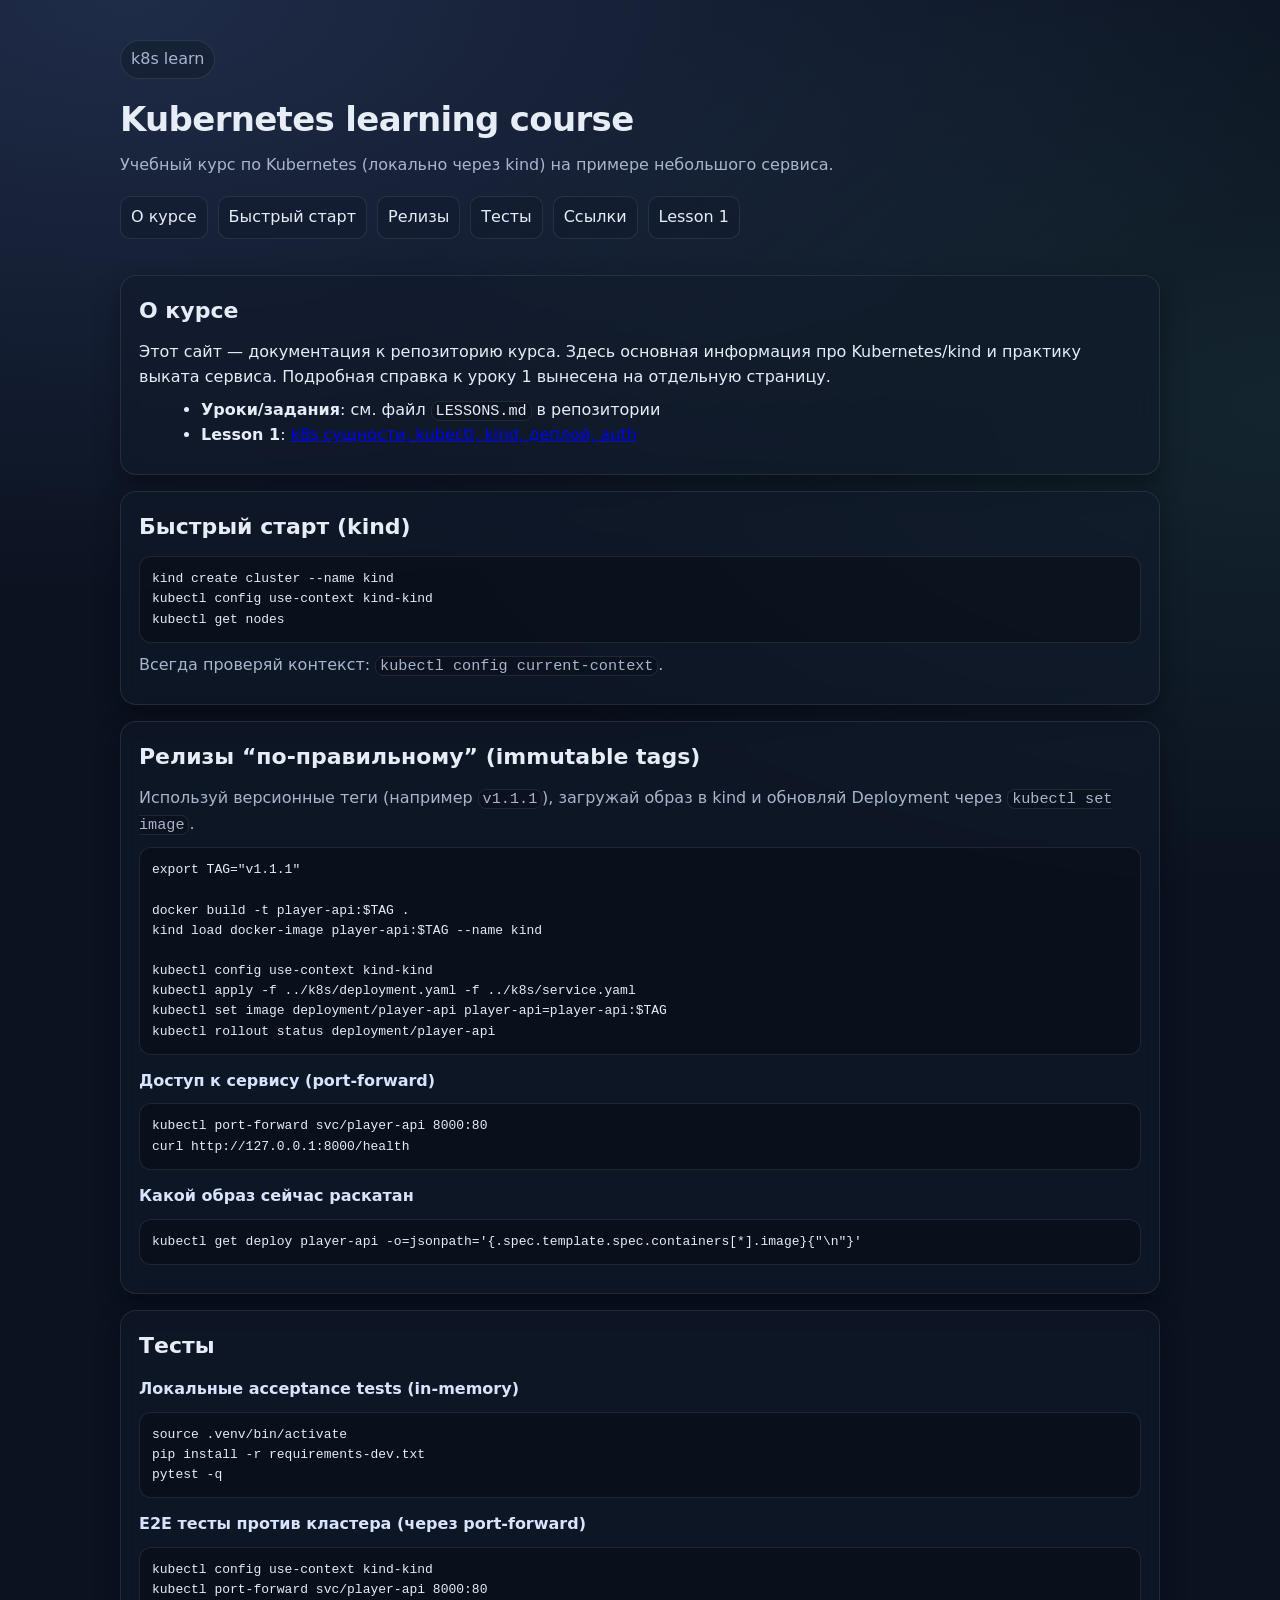
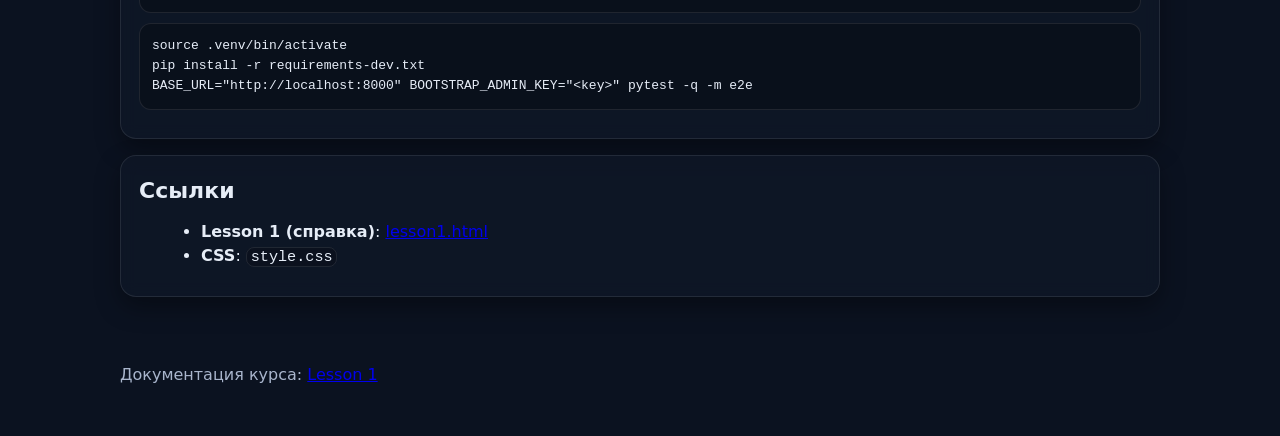
==== commit 9c3519f7: "Add authorization, admin bootstrap, and acceptance tests Add role field and authorization rules for " ====
--- a/docs/index.html
+++ b/docs/index.html
@@ -17,6 +17,7 @@
         <a href="#about">О курсе</a>
         <a href="#quickstart">Быстрый старт</a>
         <a href="#release">Релизы</a>
+        <a href="#tests">Тесты</a>
         <a href="#links">Ссылки</a>
         <a href="./lesson1.html">Lesson 1</a>
       </nav>
@@ -72,6 +73,22 @@
         <pre><code>kubectl get deploy player-api -o=jsonpath='{.spec.template.spec.containers[*].image}{"\n"}'</code></pre>
       </section>
 
+      <section id="tests" class="card">
+        <h2>Тесты</h2>
+
+        <h3>Локальные acceptance tests (in-memory)</h3>
+        <pre><code>source .venv/bin/activate
+pip install -r requirements-dev.txt
+pytest -q</code></pre>
+
+        <h3>E2E тесты против кластера (через port-forward)</h3>
+        <pre><code>kubectl config use-context kind-kind
+kubectl port-forward svc/player-api 8000:80</code></pre>
+        <pre><code>source .venv/bin/activate
+pip install -r requirements-dev.txt
+BASE_URL="http://localhost:8000" BOOTSTRAP_ADMIN_KEY="&lt;key&gt;" pytest -q -m e2e</code></pre>
+      </section>
+
       <section id="links" class="card">
         <h2>Ссылки</h2>
         <ul>
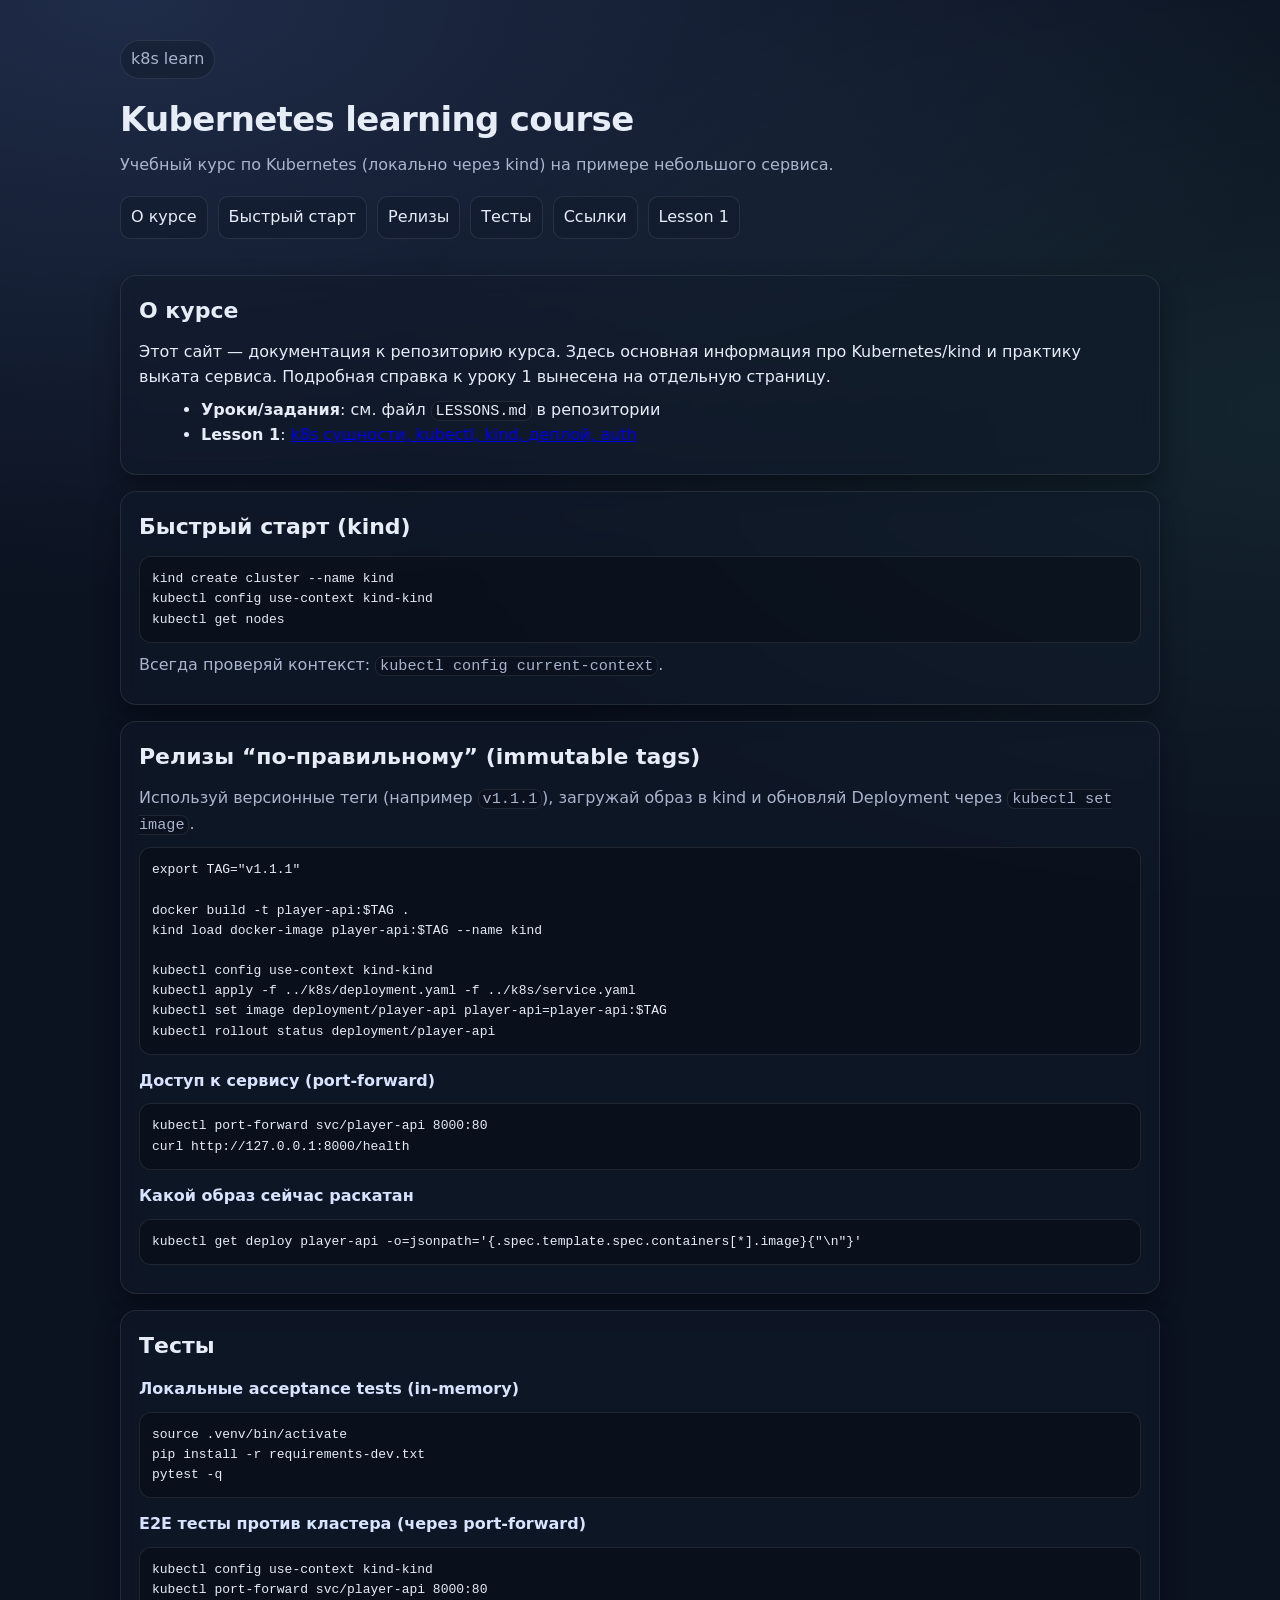
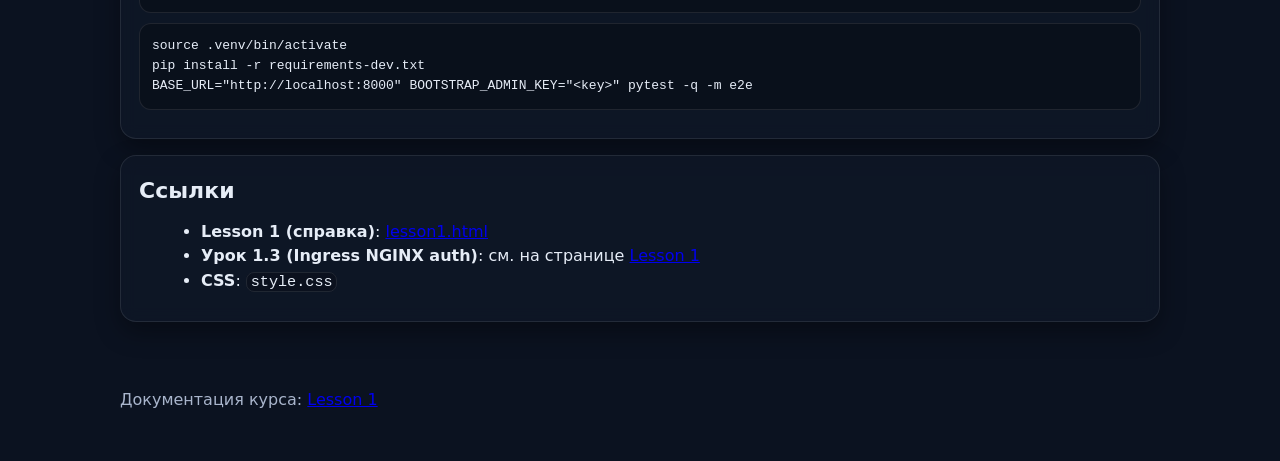
==== commit eac1b9c3: "Docs: add lesson 1.3 ingress auth assignment Document lesson 1.3 about moving auth checks to NGINX I" ====
--- a/docs/index.html
+++ b/docs/index.html
@@ -93,6 +93,10 @@
         <h2>Ссылки</h2>
         <ul>
           <li><strong>Lesson 1 (справка)</strong>: <a href="./lesson1.html">lesson1.html</a></li>
+          <li>
+            <strong>Урок 1.3 (Ingress NGINX auth)</strong>: см. на странице
+            <a href="./lesson1.html#ingress-auth">Lesson 1</a>
+          </li>
           <li><strong>CSS</strong>: <code>style.css</code></li>
         </ul>
       </section>
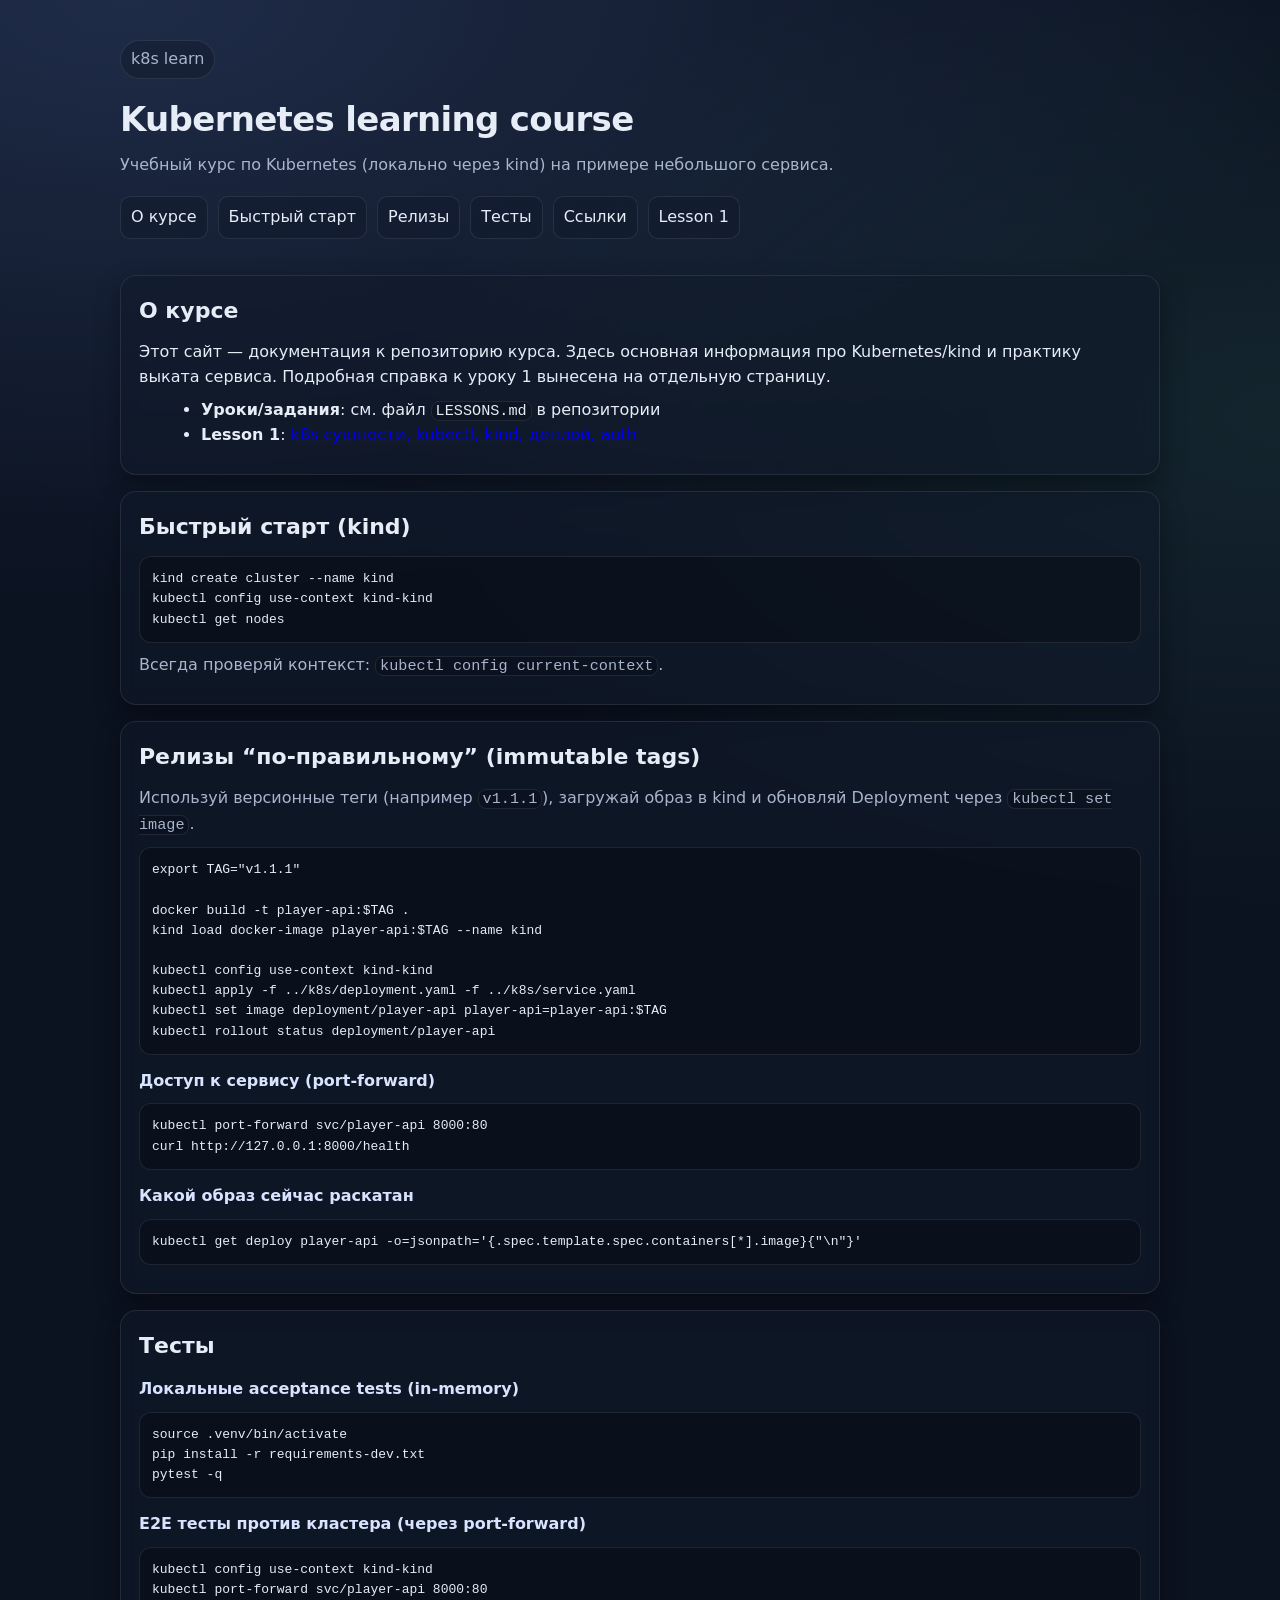
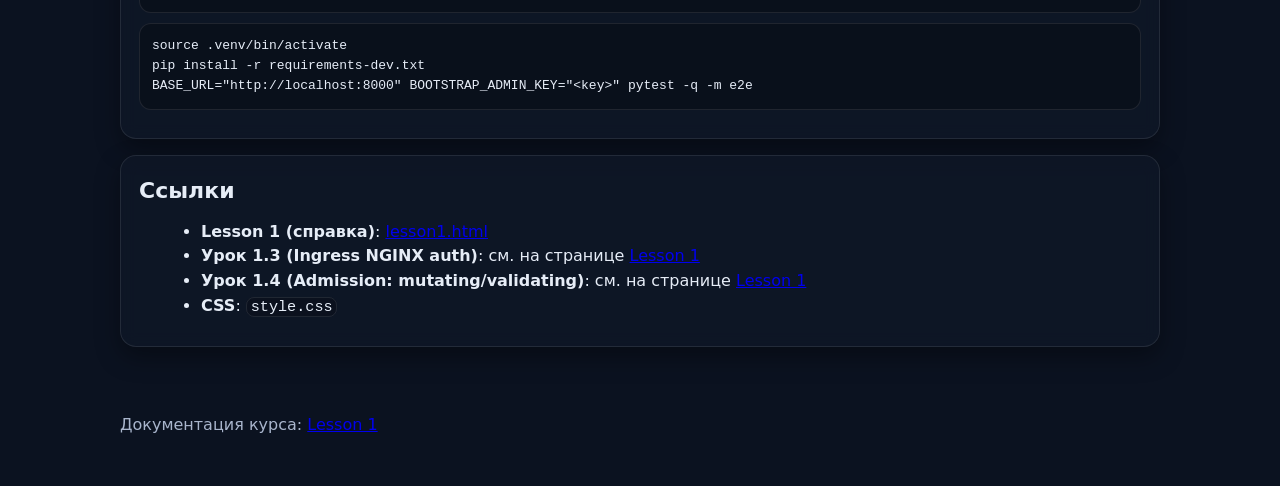
==== commit 4017a229: "docs: урок 1.4 (admission), мотивация и схемы Обновлены LESSONS.md, docs/index.html и docs/lesson1.h" ====
--- a/docs/index.html
+++ b/docs/index.html
@@ -97,6 +97,10 @@
             <strong>Урок 1.3 (Ingress NGINX auth)</strong>: см. на странице
             <a href="./lesson1.html#ingress-auth">Lesson 1</a>
           </li>
+          <li>
+            <strong>Урок 1.4 (Admission: mutating/validating)</strong>: см. на странице
+            <a href="./lesson1.html#admission">Lesson 1</a>
+          </li>
           <li><strong>CSS</strong>: <code>style.css</code></li>
         </ul>
       </section>
--- a/docs/style.css
+++ b/docs/style.css
@@ -130,6 +130,47 @@
   }
 }
 
+.diagram-pair {
+  display: grid;
+  grid-template-columns: repeat(2, minmax(0, 1fr));
+  gap: 16px;
+  margin: 16px 0;
+  align-items: stretch;
+}
+
+@media (max-width: 860px) {
+  .diagram-pair {
+    grid-template-columns: 1fr;
+  }
+}
+
+.diagram-figure {
+  margin: 0;
+  border: 1px solid var(--border);
+  border-radius: 14px;
+  background: rgba(0, 0, 0, 0.22);
+  overflow: hidden;
+}
+
+.diagram-figure figcaption {
+  padding: 10px 12px;
+  font-size: 14px;
+  font-weight: 600;
+  color: #d8e3ff;
+  border-bottom: 1px solid var(--border);
+  background: rgba(17, 26, 43, 0.65);
+}
+
+.diagram-figure .diagram-svg-wrap {
+  padding: 10px 8px 12px;
+}
+
+.diagram-figure svg {
+  display: block;
+  width: 100%;
+  height: auto;
+}
+
 code {
   font-family: var(--mono);
   font-size: 0.95em;
